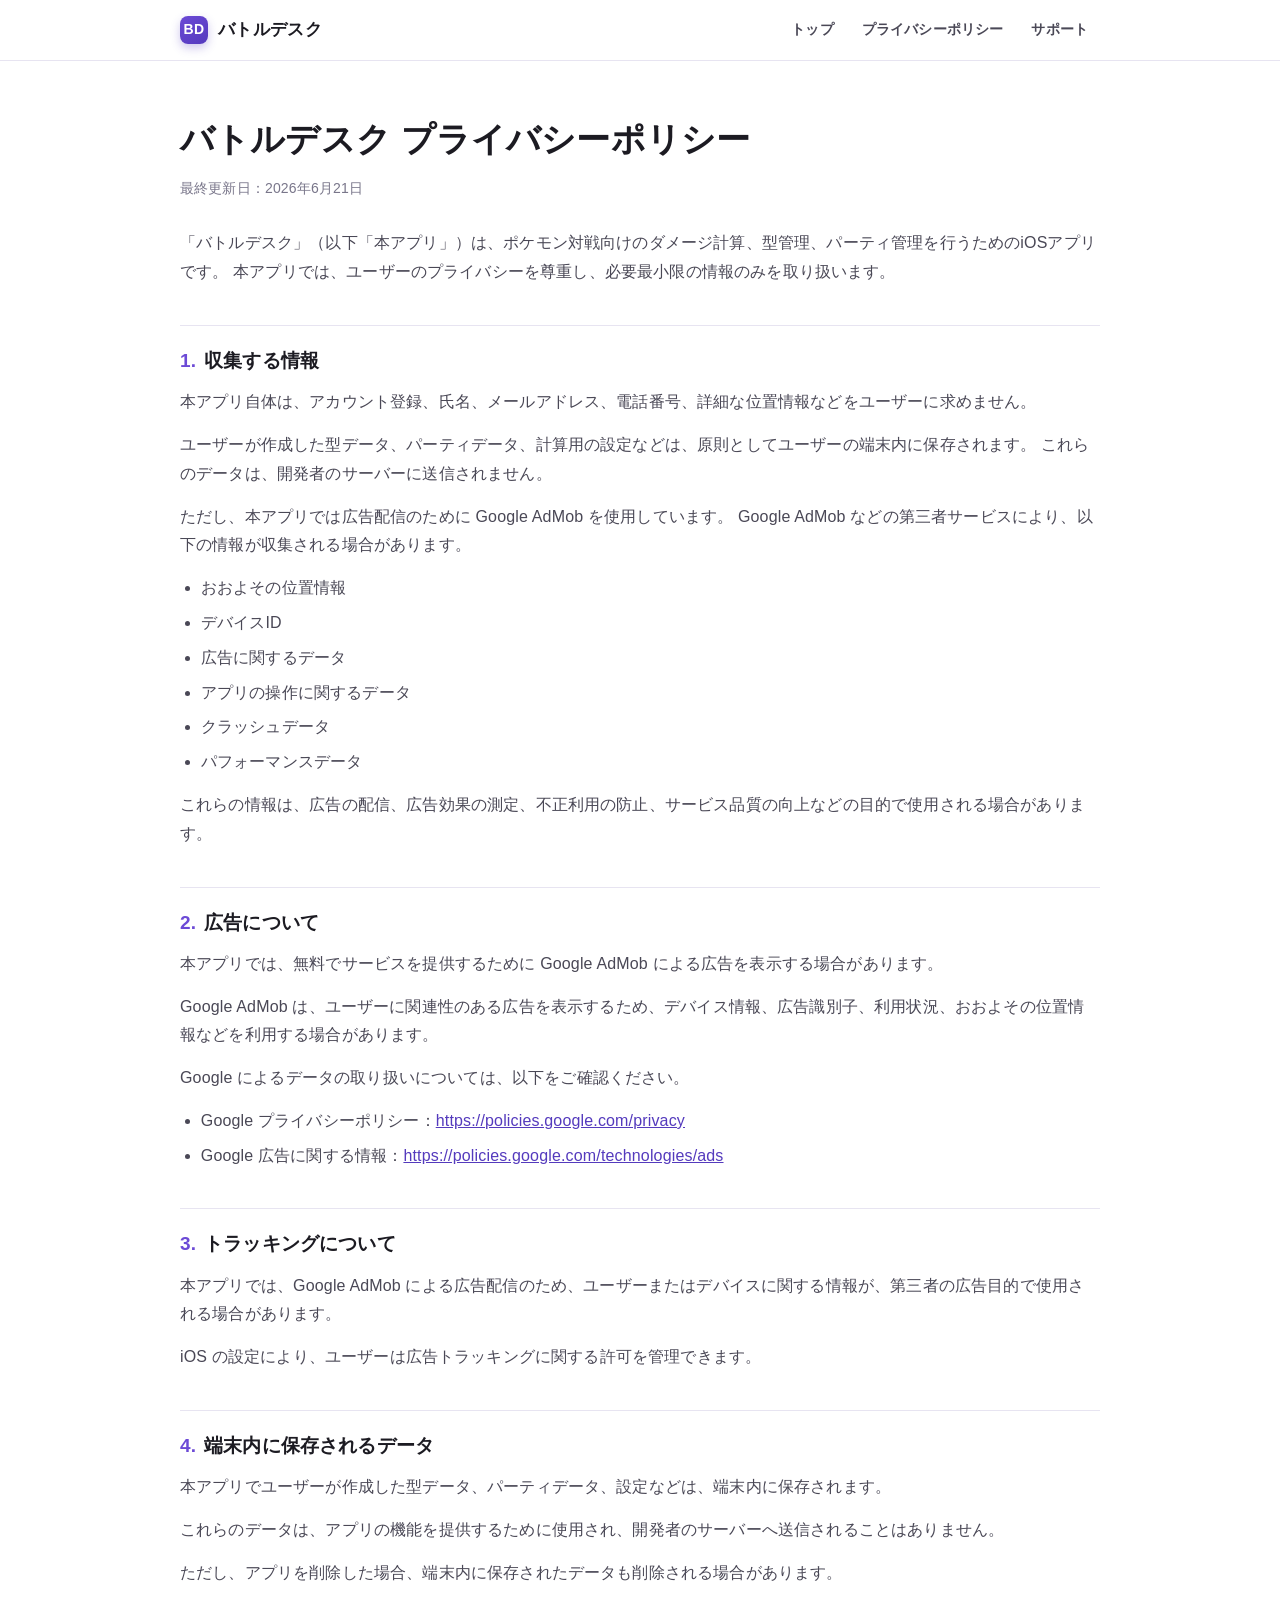
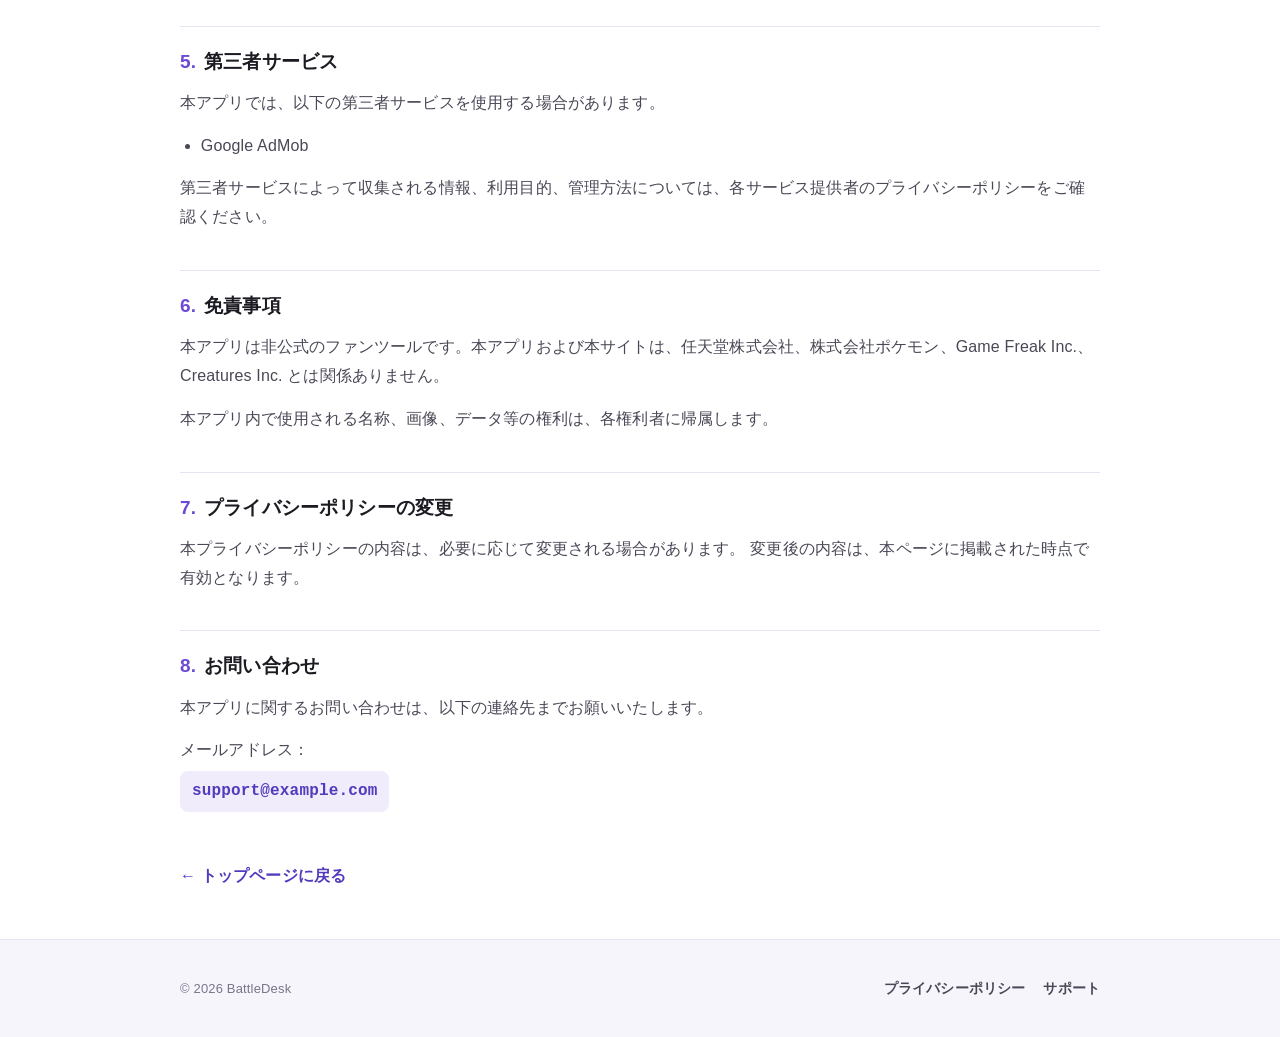
==== privacy.html @ d40ac263 "サイト作成" ====
<!DOCTYPE html>
<html lang="ja">
<head>
  <meta charset="UTF-8">
  <meta name="viewport" content="width=device-width, initial-scale=1.0">
  <title>バトルデスク プライバシーポリシー</title>
  <meta name="description" content="iOSアプリ「バトルデスク」のプライバシーポリシー。収集する情報、広告、トラッキング、端末内データの取り扱いについて説明します。">
  <link rel="stylesheet" href="style.css">
</head>
<body>

  <!-- ヘッダー -->
  <header class="site-header">
    <div class="container">
      <a class="brand" href="index.html">
        <span class="mark">BD</span>
        バトルデスク
      </a>
      <nav class="nav">
        <a href="index.html">トップ</a>
        <a href="privacy.html">プライバシーポリシー</a>
        <a href="index.html#support">サポート</a>
      </nav>
    </div>
  </header>

  <!-- 本文 -->
  <main class="legal">
    <div class="container">
      <h1>バトルデスク プライバシーポリシー</h1>
      <p class="updated">最終更新日：2026年6月21日</p>

      <p>
        「バトルデスク」（以下「本アプリ」）は、ポケモン対戦向けのダメージ計算、型管理、パーティ管理を行うためのiOSアプリです。
        本アプリでは、ユーザーのプライバシーを尊重し、必要最小限の情報のみを取り扱います。
      </p>

      <h2><span class="n">1.</span>収集する情報</h2>
      <p>
        本アプリ自体は、アカウント登録、氏名、メールアドレス、電話番号、詳細な位置情報などをユーザーに求めません。
      </p>
      <p>
        ユーザーが作成した型データ、パーティデータ、計算用の設定などは、原則としてユーザーの端末内に保存されます。
        これらのデータは、開発者のサーバーに送信されません。
      </p>
      <p>
        ただし、本アプリでは広告配信のために Google AdMob を使用しています。
        Google AdMob などの第三者サービスにより、以下の情報が収集される場合があります。
      </p>
      <ul>
        <li>おおよその位置情報</li>
        <li>デバイスID</li>
        <li>広告に関するデータ</li>
        <li>アプリの操作に関するデータ</li>
        <li>クラッシュデータ</li>
        <li>パフォーマンスデータ</li>
      </ul>
      <p>
        これらの情報は、広告の配信、広告効果の測定、不正利用の防止、サービス品質の向上などの目的で使用される場合があります。
      </p>

      <h2><span class="n">2.</span>広告について</h2>
      <p>
        本アプリでは、無料でサービスを提供するために Google AdMob による広告を表示する場合があります。
      </p>
      <p>
        Google AdMob は、ユーザーに関連性のある広告を表示するため、デバイス情報、広告識別子、利用状況、おおよその位置情報などを利用する場合があります。
      </p>
      <p>Google によるデータの取り扱いについては、以下をご確認ください。</p>
      <ul>
        <li>Google プライバシーポリシー：<a href="https://policies.google.com/privacy" target="_blank" rel="noopener">https://policies.google.com/privacy</a></li>
        <li>Google 広告に関する情報：<a href="https://policies.google.com/technologies/ads" target="_blank" rel="noopener">https://policies.google.com/technologies/ads</a></li>
      </ul>

      <h2><span class="n">3.</span>トラッキングについて</h2>
      <p>
        本アプリでは、Google AdMob による広告配信のため、ユーザーまたはデバイスに関する情報が、第三者の広告目的で使用される場合があります。
      </p>
      <p>
        iOS の設定により、ユーザーは広告トラッキングに関する許可を管理できます。
      </p>

      <h2><span class="n">4.</span>端末内に保存されるデータ</h2>
      <p>
        本アプリでユーザーが作成した型データ、パーティデータ、設定などは、端末内に保存されます。
      </p>
      <p>
        これらのデータは、アプリの機能を提供するために使用され、開発者のサーバーへ送信されることはありません。
      </p>
      <p>
        ただし、アプリを削除した場合、端末内に保存されたデータも削除される場合があります。
      </p>

      <h2><span class="n">5.</span>第三者サービス</h2>
      <p>本アプリでは、以下の第三者サービスを使用する場合があります。</p>
      <ul>
        <li>Google AdMob</li>
      </ul>
      <p>
        第三者サービスによって収集される情報、利用目的、管理方法については、各サービス提供者のプライバシーポリシーをご確認ください。
      </p>

      <h2><span class="n">6.</span>免責事項</h2>
      <p>
        本アプリは非公式のファンツールです。本アプリおよび本サイトは、任天堂株式会社、株式会社ポケモン、Game Freak Inc.、Creatures Inc. とは関係ありません。
      </p>
      <p>
        本アプリ内で使用される名称、画像、データ等の権利は、各権利者に帰属します。
      </p>

      <h2><span class="n">7.</span>プライバシーポリシーの変更</h2>
      <p>
        本プライバシーポリシーの内容は、必要に応じて変更される場合があります。
        変更後の内容は、本ページに掲載された時点で有効となります。
      </p>

      <h2><span class="n">8.</span>お問い合わせ</h2>
      <p>本アプリに関するお問い合わせは、以下の連絡先までお願いいたします。</p>
      <!-- TODO: support@example.com に差し替え -->
      <p>
        メールアドレス：<br>
        <a class="mail" href="mailto:support@example.com">support@example.com</a>
      </p>

      <a class="back-link" href="index.html">← トップページに戻る</a>
    </div>
  </main>

  <!-- フッター -->
  <footer class="site-footer">
    <div class="container">
      <div class="copy">© 2026 BattleDesk</div>
      <div class="f-links">
        <a href="privacy.html">プライバシーポリシー</a>
        <!-- TODO: support@example.com に差し替え -->
        <a href="mailto:support@example.com">サポート</a>
      </div>
    </div>
  </footer>

</body>
</html>
---- style.css ----
/* ==========================================================================
   バトルデスク 公式サイト  style.css
   シンプル・信頼感重視 / 白背景 + 紫アクセント / モバイル優先
   ========================================================================== */

:root {
  --bg:          #ffffff;
  --bg-soft:     #f6f5fb;
  --bg-soft-2:   #efedf9;
  --ink:         #1c1b22;
  --ink-soft:    #4a4856;
  --ink-faint:   #79768a;
  --line:        #e7e4f1;
  --accent:      #6c4ad6;
  --accent-deep: #543abd;
  --accent-soft: #f0ecfb;
  --radius:      14px;
  --maxw:        960px;
  --shadow:      0 1px 2px rgba(28, 27, 34, .04),
                 0 8px 28px rgba(84, 58, 189, .07);
}

* { box-sizing: border-box; }

html { -webkit-text-size-adjust: 100%; scroll-behavior: smooth; }

body {
  margin: 0;
  font-family: -apple-system, BlinkMacSystemFont, "Hiragino Sans",
    "Hiragino Kaku Gothic ProN", "Noto Sans JP", "Yu Gothic", Meiryo, sans-serif;
  color: var(--ink);
  background: var(--bg);
  line-height: 1.8;
  font-size: 16px;
  letter-spacing: .01em;
  -webkit-font-smoothing: antialiased;
}

a { color: var(--accent-deep); }

img { max-width: 100%; display: block; }

.container {
  width: 100%;
  max-width: var(--maxw);
  margin-inline: auto;
  padding-inline: 20px;
}

/* ---------- ヘッダー ---------- */
.site-header {
  position: sticky;
  top: 0;
  z-index: 50;
  background: rgba(255, 255, 255, .88);
  backdrop-filter: saturate(180%) blur(12px);
  border-bottom: 1px solid var(--line);
}
.site-header .container {
  display: flex;
  align-items: center;
  justify-content: space-between;
  gap: 16px;
  min-height: 60px;
}
.brand {
  display: inline-flex;
  align-items: center;
  gap: 10px;
  font-weight: 700;
  letter-spacing: .02em;
  color: var(--ink);
  text-decoration: none;
  font-size: 17px;
}
.brand .mark {
  width: 28px;
  height: 28px;
  border-radius: 8px;
  background: linear-gradient(145deg, var(--accent), var(--accent-deep));
  display: grid;
  place-items: center;
  color: #fff;
  font-size: 14px;
  font-weight: 800;
  box-shadow: 0 4px 10px rgba(84, 58, 189, .28);
}
.nav {
  display: flex;
  align-items: center;
  gap: 4px;
}
.nav a {
  color: var(--ink-soft);
  text-decoration: none;
  font-size: 14px;
  font-weight: 600;
  padding: 8px 12px;
  border-radius: 8px;
  white-space: nowrap;
}
.nav a:hover { color: var(--accent-deep); background: var(--accent-soft); }

/* ---------- ボタン ---------- */
.btn {
  display: inline-flex;
  align-items: center;
  justify-content: center;
  gap: 8px;
  font-weight: 700;
  font-size: 15px;
  text-decoration: none;
  padding: 13px 22px;
  border-radius: 12px;
  border: 1px solid transparent;
  cursor: pointer;
  transition: transform .12s ease, box-shadow .12s ease, background .12s ease;
}
.btn-primary {
  background: linear-gradient(145deg, var(--accent), var(--accent-deep));
  color: #fff;
  box-shadow: 0 6px 18px rgba(84, 58, 189, .3);
}
.btn-primary:hover { transform: translateY(-1px); box-shadow: 0 10px 24px rgba(84, 58, 189, .36); }
.btn-secondary {
  background: #fff;
  color: var(--accent-deep);
  border-color: var(--line);
}
.btn-secondary:hover { background: var(--accent-soft); border-color: var(--accent-soft); }

/* ---------- ヒーロー ---------- */
.hero {
  position: relative;
  overflow: hidden;
  background:
    radial-gradient(900px 420px at 78% -8%, var(--bg-soft-2), transparent 60%),
    radial-gradient(640px 360px at 8% 4%, var(--bg-soft), transparent 60%);
  border-bottom: 1px solid var(--line);
}
.hero .container {
  padding-top: 64px;
  padding-bottom: 64px;
}
.eyebrow {
  display: inline-flex;
  align-items: center;
  gap: 8px;
  font-size: 13px;
  font-weight: 700;
  letter-spacing: .04em;
  color: var(--accent-deep);
  background: var(--accent-soft);
  border: 1px solid var(--line);
  padding: 6px 12px;
  border-radius: 999px;
  margin-bottom: 22px;
}
.hero h1 {
  margin: 0 0 18px;
  font-size: clamp(32px, 8vw, 52px);
  line-height: 1.2;
  letter-spacing: .01em;
  font-weight: 800;
}
.hero .lead {
  margin: 0 0 14px;
  font-size: clamp(18px, 4.5vw, 22px);
  font-weight: 700;
  color: var(--accent-deep);
}
.hero p.desc {
  margin: 0 0 30px;
  max-width: 620px;
  color: var(--ink-soft);
  font-size: 16px;
}
.hero-actions {
  display: flex;
  flex-wrap: wrap;
  gap: 12px;
}

/* スクリーンショット枠（プレースホルダー） */
.shots {
  margin-top: 44px;
  display: grid;
  grid-template-columns: repeat(3, 1fr);
  gap: 16px;
}
.shot {
  aspect-ratio: 9 / 19;
  border-radius: 22px;
  border: 1px solid var(--line);
  background-image:
    repeating-linear-gradient(135deg,
      #f4f2fb 0 12px, #ece8f7 12px 24px);
  display: grid;
  place-items: center;
  text-align: center;
  color: var(--ink-faint);
  font-family: ui-monospace, SFMono-Regular, Menlo, Consolas, monospace;
  font-size: 12px;
  padding: 12px;
  box-shadow: var(--shadow);
}

/* ---------- セクション共通 ---------- */
section { padding-block: 56px; }
.section-head { margin-bottom: 32px; }
.section-head h2 {
  margin: 0 0 8px;
  font-size: clamp(24px, 6vw, 32px);
  font-weight: 800;
  letter-spacing: .01em;
}
.section-head p {
  margin: 0;
  color: var(--ink-soft);
}
.tag {
  font-size: 12px;
  font-weight: 800;
  letter-spacing: .14em;
  text-transform: uppercase;
  color: var(--accent);
  display: block;
  margin-bottom: 10px;
}

.alt { background: var(--bg-soft); border-block: 1px solid var(--line); }

/* ---------- 特徴 ---------- */
.features {
  display: grid;
  grid-template-columns: repeat(2, 1fr);
  gap: 16px;
}
.feature {
  background: #fff;
  border: 1px solid var(--line);
  border-radius: var(--radius);
  padding: 22px;
  box-shadow: var(--shadow);
}
.feature .ico {
  width: 42px;
  height: 42px;
  border-radius: 11px;
  background: var(--accent-soft);
  color: var(--accent-deep);
  display: grid;
  place-items: center;
  margin-bottom: 14px;
}
.feature .ico svg { width: 22px; height: 22px; }
.feature h3 { margin: 0 0 6px; font-size: 17px; font-weight: 700; }
.feature p { margin: 0; color: var(--ink-soft); font-size: 14.5px; }

/* ---------- 使い方 ---------- */
.steps {
  display: grid;
  gap: 16px;
}
.step {
  display: grid;
  grid-template-columns: auto 1fr;
  gap: 18px;
  align-items: start;
  background: #fff;
  border: 1px solid var(--line);
  border-radius: var(--radius);
  padding: 20px 22px;
  box-shadow: var(--shadow);
}
.step .num {
  width: 38px;
  height: 38px;
  border-radius: 50%;
  background: linear-gradient(145deg, var(--accent), var(--accent-deep));
  color: #fff;
  font-weight: 800;
  display: grid;
  place-items: center;
  box-shadow: 0 4px 12px rgba(84, 58, 189, .26);
}
.step h3 { margin: 0 0 4px; font-size: 16.5px; font-weight: 700; }
.step p { margin: 0; color: var(--ink-soft); font-size: 14.5px; }

/* ---------- 情報ボックス（広告/サポート/免責） ---------- */
.notebox {
  background: #fff;
  border: 1px solid var(--line);
  border-radius: var(--radius);
  padding: 24px;
  box-shadow: var(--shadow);
}
.notebox + .notebox { margin-top: 16px; }
.notebox ul { margin: 12px 0 0; padding-left: 1.2em; color: var(--ink-soft); }
.notebox li { margin-bottom: 6px; }
.notebox p { color: var(--ink-soft); }
.notebox p:last-child { margin-bottom: 0; }

.mail {
  display: inline-block;
  margin-top: 6px;
  font-weight: 700;
  font-family: ui-monospace, SFMono-Regular, Menlo, Consolas, monospace;
  background: var(--accent-soft);
  color: var(--accent-deep);
  padding: 6px 12px;
  border-radius: 8px;
  text-decoration: none;
}

.disclaimer {
  font-size: 14px;
  color: var(--ink-soft);
}
.disclaimer strong { color: var(--ink); }

/* ---------- フッター ---------- */
.site-footer {
  background: var(--bg-soft);
  border-top: 1px solid var(--line);
  padding-block: 36px;
}
.site-footer .container {
  display: flex;
  flex-wrap: wrap;
  align-items: center;
  justify-content: space-between;
  gap: 16px;
}
.site-footer .f-links { display: flex; flex-wrap: wrap; gap: 18px; }
.site-footer a { color: var(--ink-soft); text-decoration: none; font-size: 14px; font-weight: 600; }
.site-footer a:hover { color: var(--accent-deep); }
.copy { font-size: 13px; color: var(--ink-faint); }

/* ---------- 法務ページ ---------- */
.legal { padding-block: 48px; }
.legal .updated {
  color: var(--ink-faint);
  font-size: 14px;
  margin: 0 0 28px;
}
.legal h1 {
  font-size: clamp(26px, 6vw, 34px);
  margin: 0 0 6px;
  font-weight: 800;
}
.legal h2 {
  font-size: 19px;
  margin: 38px 0 10px;
  padding-top: 18px;
  border-top: 1px solid var(--line);
  font-weight: 700;
}
.legal h2 .n {
  color: var(--accent);
  font-weight: 800;
  margin-right: 8px;
}
.legal p { color: var(--ink-soft); margin: 0 0 14px; }
.legal ul { color: var(--ink-soft); padding-left: 1.3em; margin: 0 0 14px; }
.legal li { margin-bottom: 6px; }
.legal a { word-break: break-all; }
.back-link {
  display: inline-flex;
  align-items: center;
  gap: 6px;
  margin-top: 36px;
  font-weight: 700;
  text-decoration: none;
  color: var(--accent-deep);
}
.back-link:hover { text-decoration: underline; }

/* ---------- レスポンシブ ---------- */
@media (min-width: 720px) {
  .features { grid-template-columns: repeat(3, 1fr); }
  .hero .container { padding-top: 84px; padding-bottom: 72px; }
}

@media (max-width: 520px) {
  .nav a:first-child { display: none; } /* 「トップ」はブランドロゴで代替 */
  .shots { gap: 12px; }
  .hero-actions .btn { flex: 1 1 100%; }
}
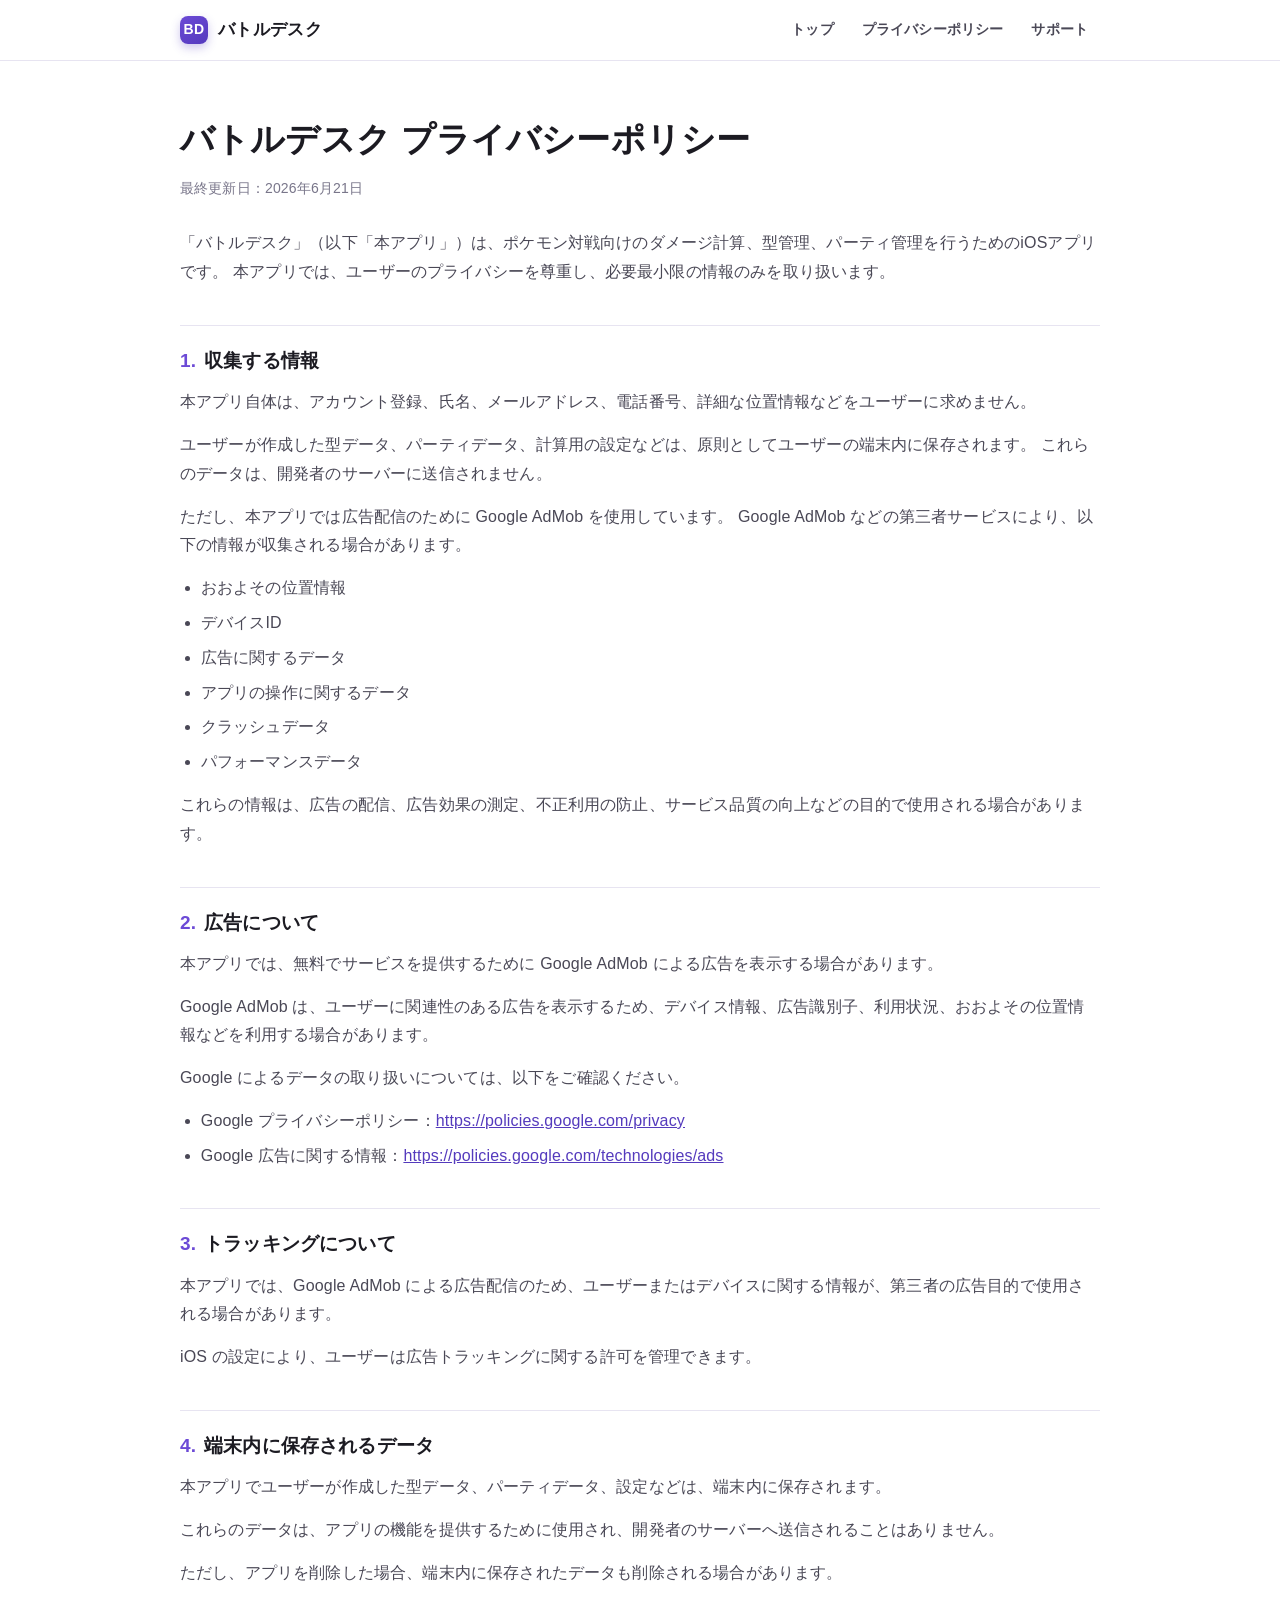
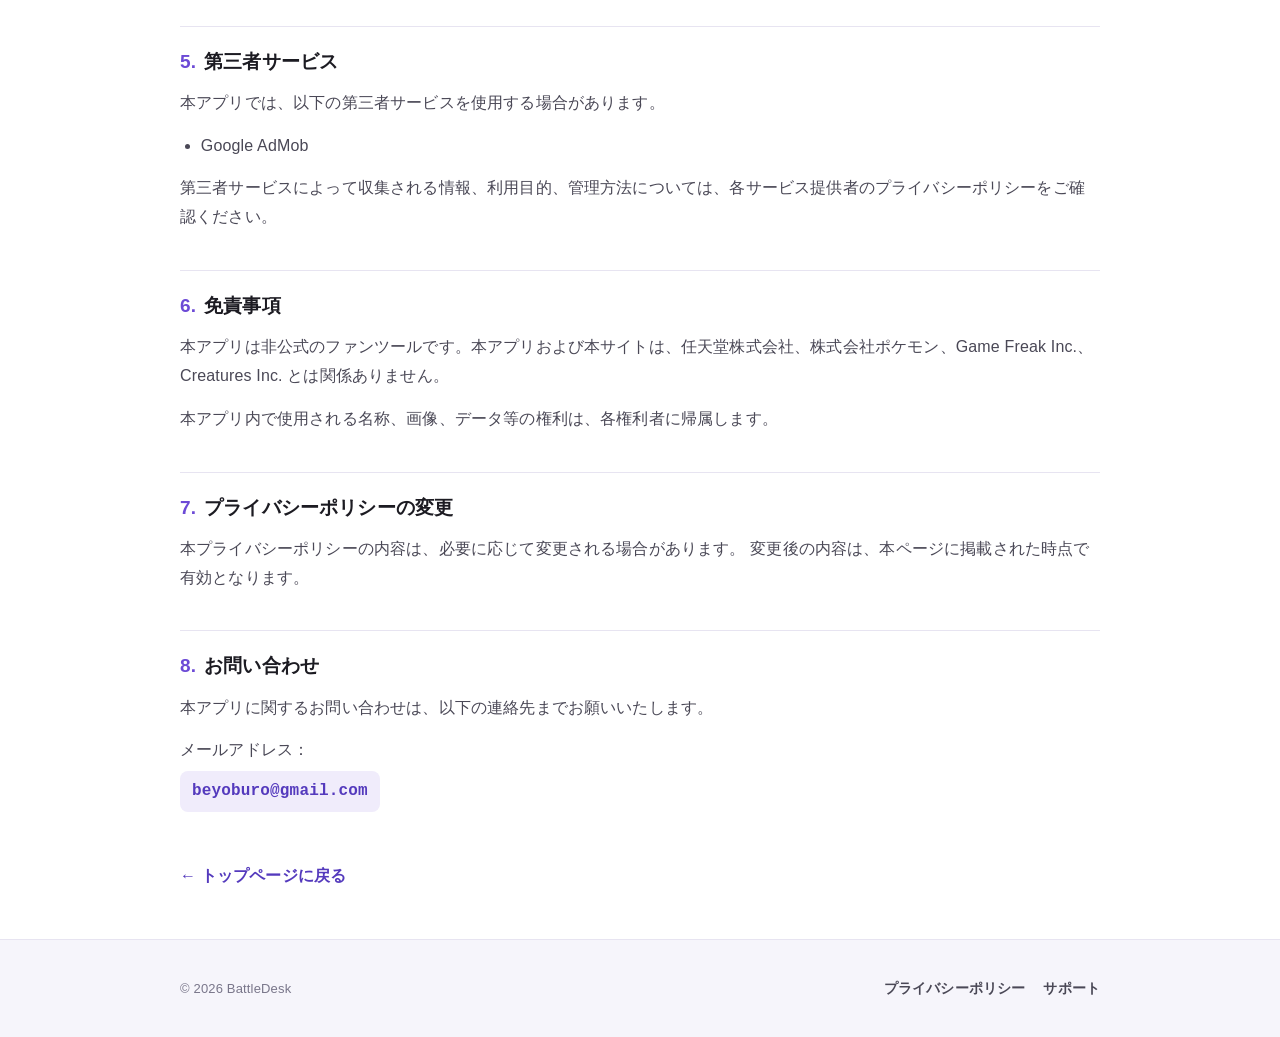
==== commit 8a2c43fc: "Update support email" ====
--- a/privacy.html
+++ b/privacy.html
@@ -116,10 +116,9 @@
 
       <h2><span class="n">8.</span>お問い合わせ</h2>
       <p>本アプリに関するお問い合わせは、以下の連絡先までお願いいたします。</p>
-      <!-- TODO: support@example.com に差し替え -->
       <p>
         メールアドレス：<br>
-        <a class="mail" href="mailto:support@example.com">support@example.com</a>
+        <a class="mail" href="mailto:beyoburo@gmail.com">beyoburo@gmail.com</a>
       </p>
 
       <a class="back-link" href="index.html">← トップページに戻る</a>
@@ -132,8 +131,7 @@
       <div class="copy">© 2026 BattleDesk</div>
       <div class="f-links">
         <a href="privacy.html">プライバシーポリシー</a>
-        <!-- TODO: support@example.com に差し替え -->
-        <a href="mailto:support@example.com">サポート</a>
+        <a href="mailto:beyoburo@gmail.com">サポート</a>
       </div>
     </div>
   </footer>
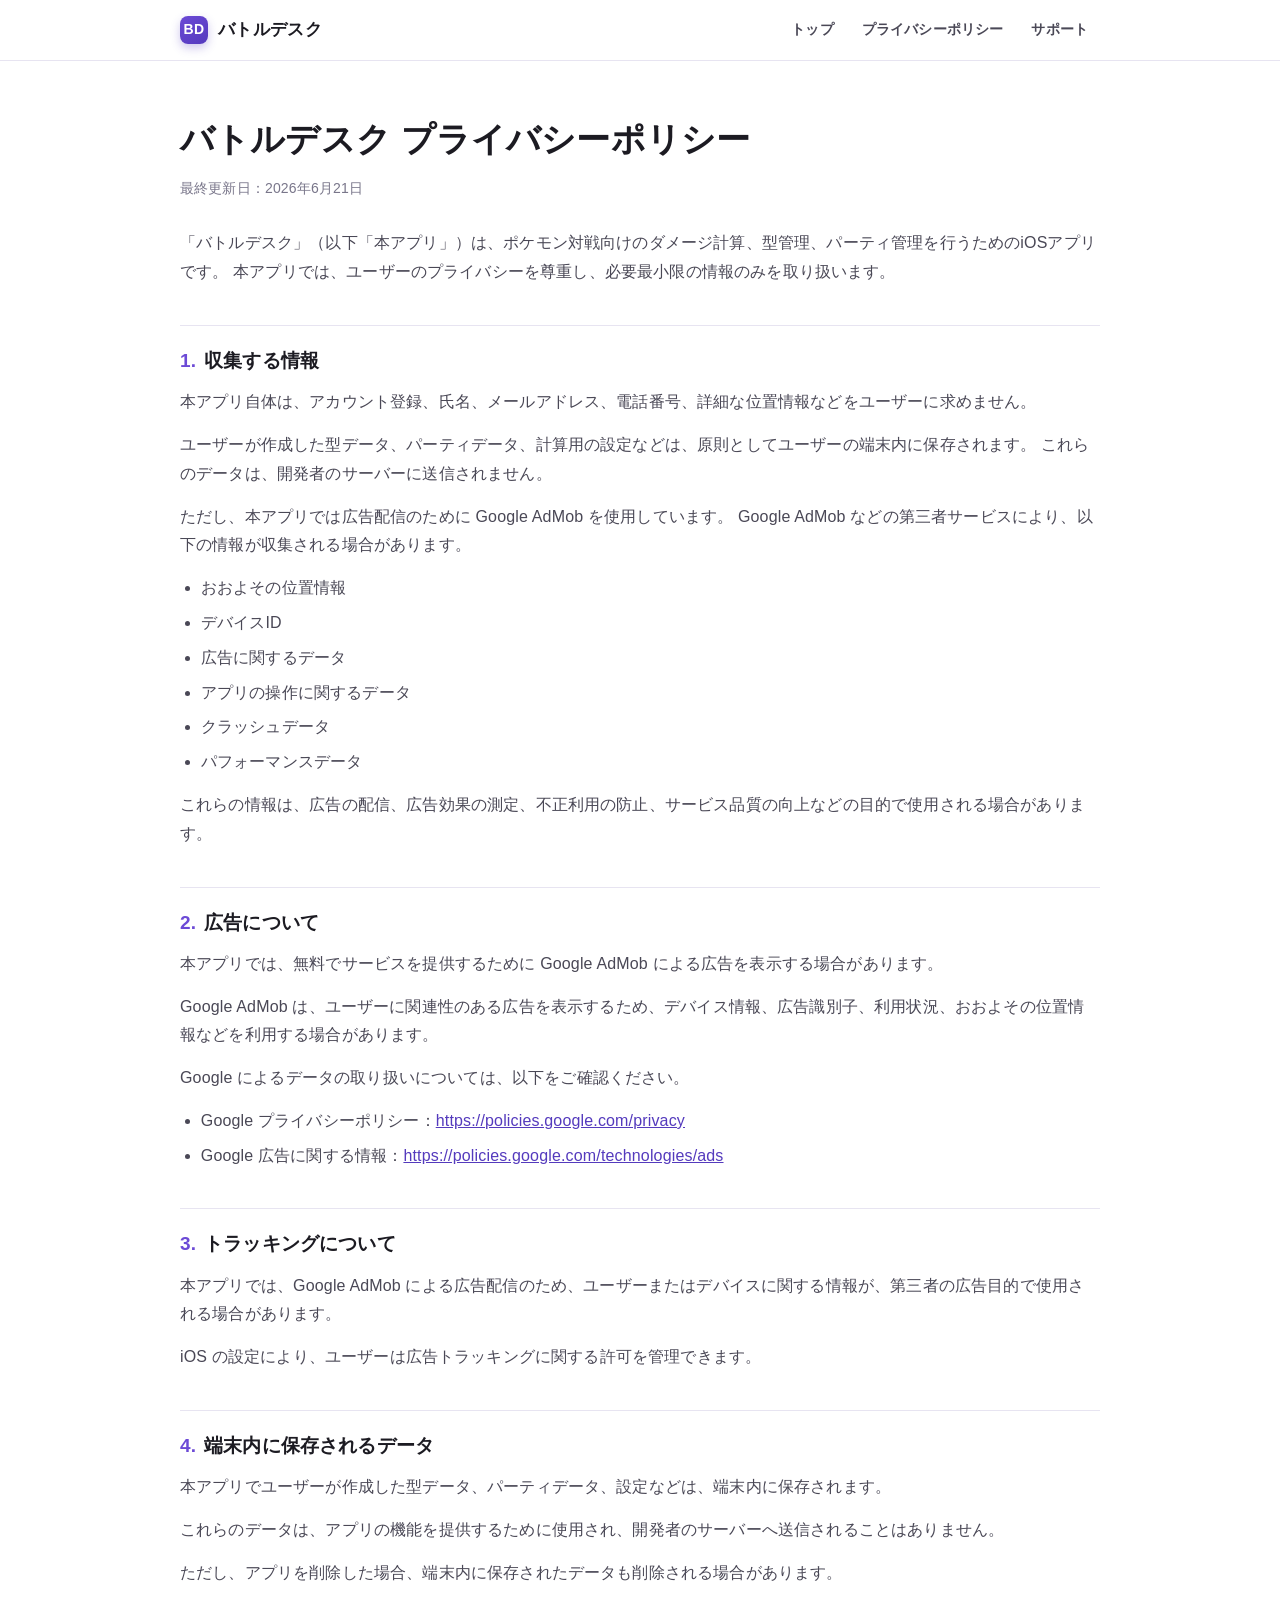
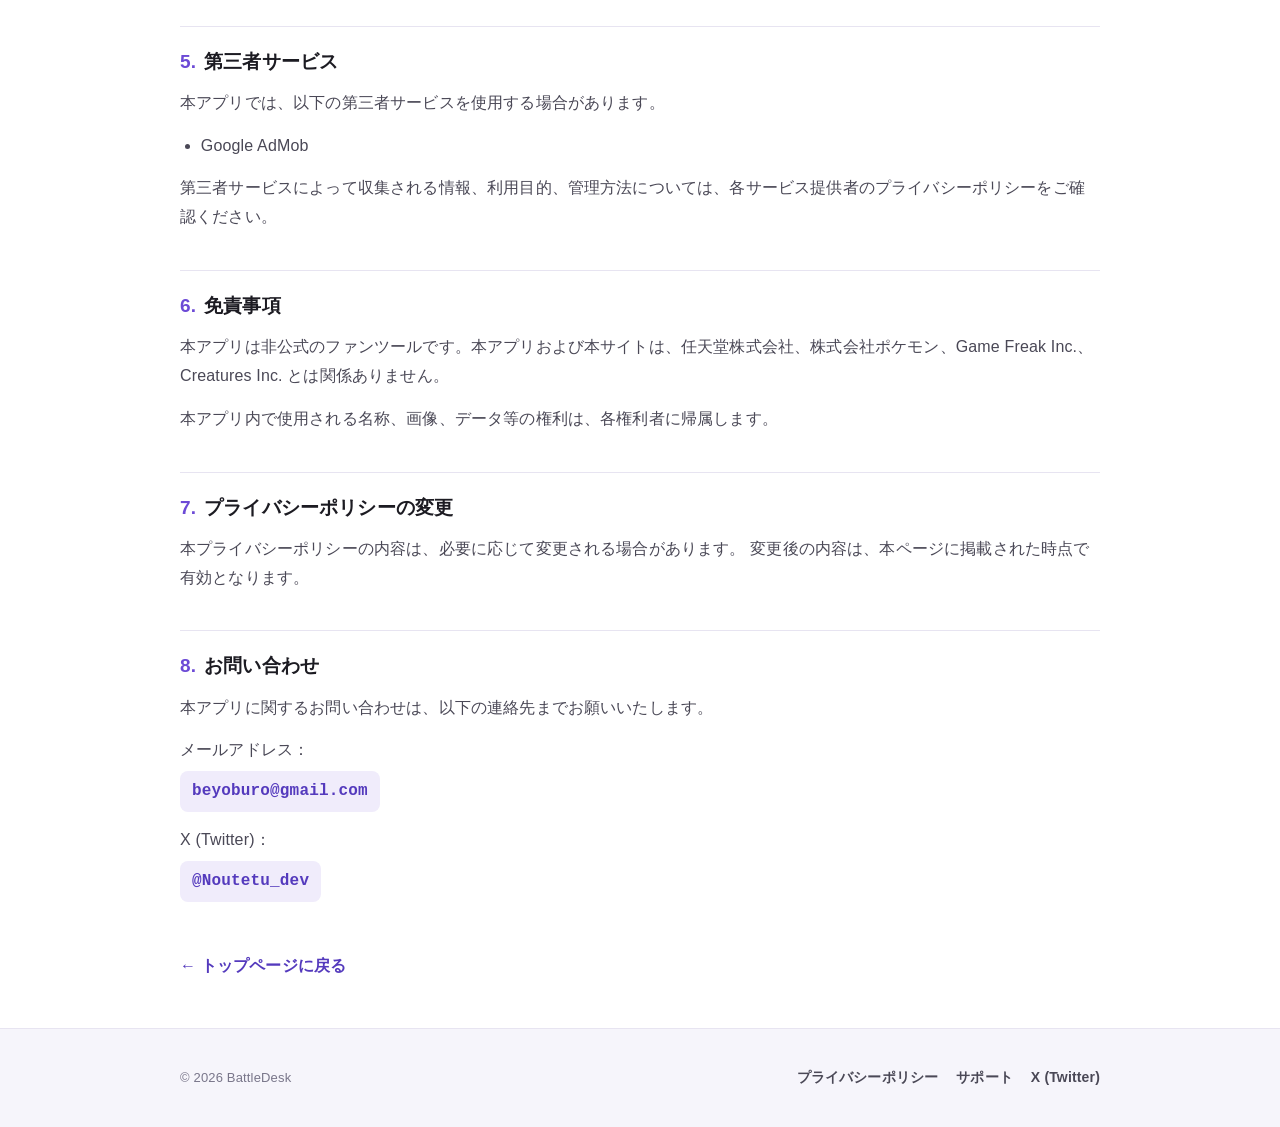
==== commit 199759a6: "Add Twitter account to support sections" ====
--- a/privacy.html
+++ b/privacy.html
@@ -120,6 +120,10 @@
         メールアドレス：<br>
         <a class="mail" href="mailto:beyoburo@gmail.com">beyoburo@gmail.com</a>
       </p>
+      <p>
+        X (Twitter)：<br>
+        <a class="mail" href="https://x.com/Noutetu_dev" target="_blank" rel="noopener">@Noutetu_dev</a>
+      </p>
 
       <a class="back-link" href="index.html">← トップページに戻る</a>
     </div>
@@ -132,6 +136,7 @@
       <div class="f-links">
         <a href="privacy.html">プライバシーポリシー</a>
         <a href="mailto:beyoburo@gmail.com">サポート</a>
+        <a href="https://x.com/Noutetu_dev" target="_blank" rel="noopener">X (Twitter)</a>
       </div>
     </div>
   </footer>
--- a/style.css
+++ b/style.css
@@ -181,7 +181,7 @@
   gap: 12px;
 }
 
-/* スクリーンショット枠（プレースホルダー） */
+/* スクリーンショット */
 .shots {
   margin-top: 44px;
   display: grid;
@@ -192,17 +192,10 @@
   aspect-ratio: 9 / 19;
   border-radius: 22px;
   border: 1px solid var(--line);
-  background-image:
-    repeating-linear-gradient(135deg,
-      #f4f2fb 0 12px, #ece8f7 12px 24px);
-  display: grid;
-  place-items: center;
-  text-align: center;
-  color: var(--ink-faint);
-  font-family: ui-monospace, SFMono-Regular, Menlo, Consolas, monospace;
-  font-size: 12px;
-  padding: 12px;
   box-shadow: var(--shadow);
+  width: 100%;
+  object-fit: cover;
+  display: block;
 }
 
 /* ---------- セクション共通 ---------- */
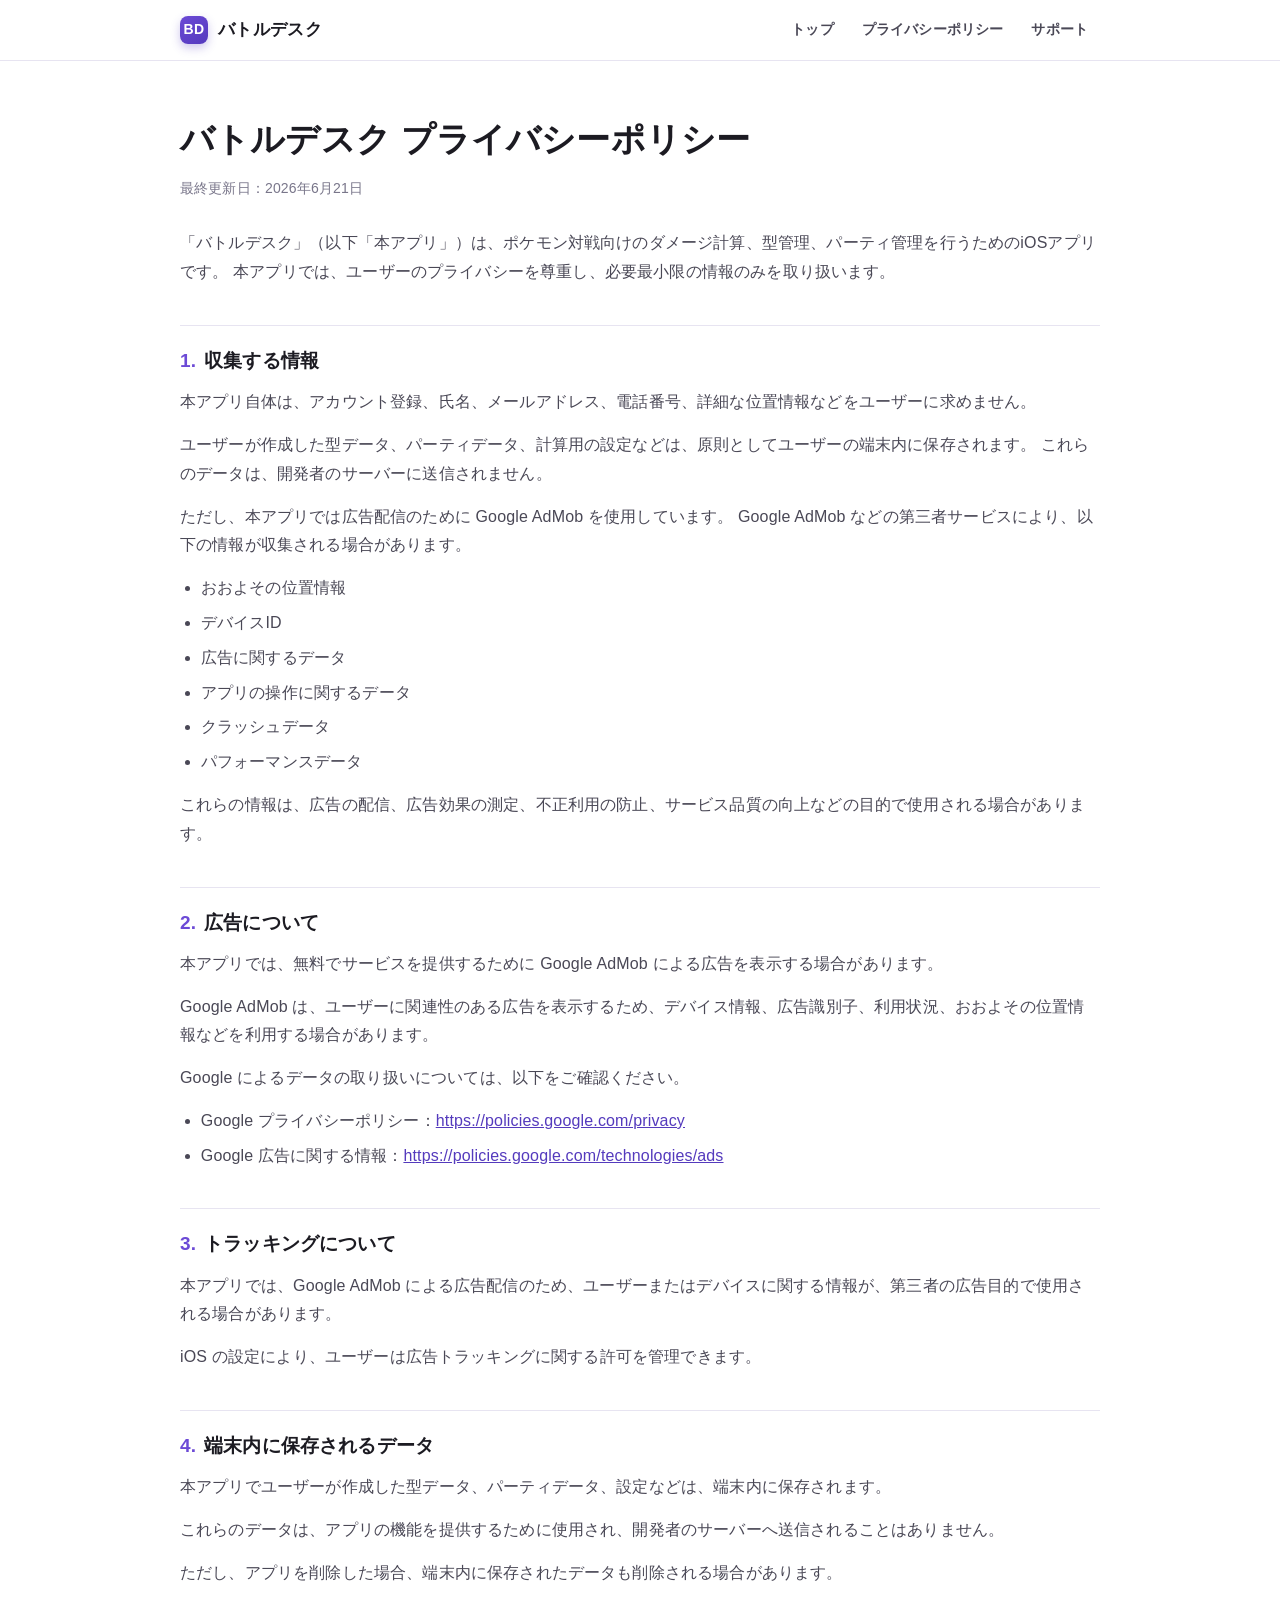
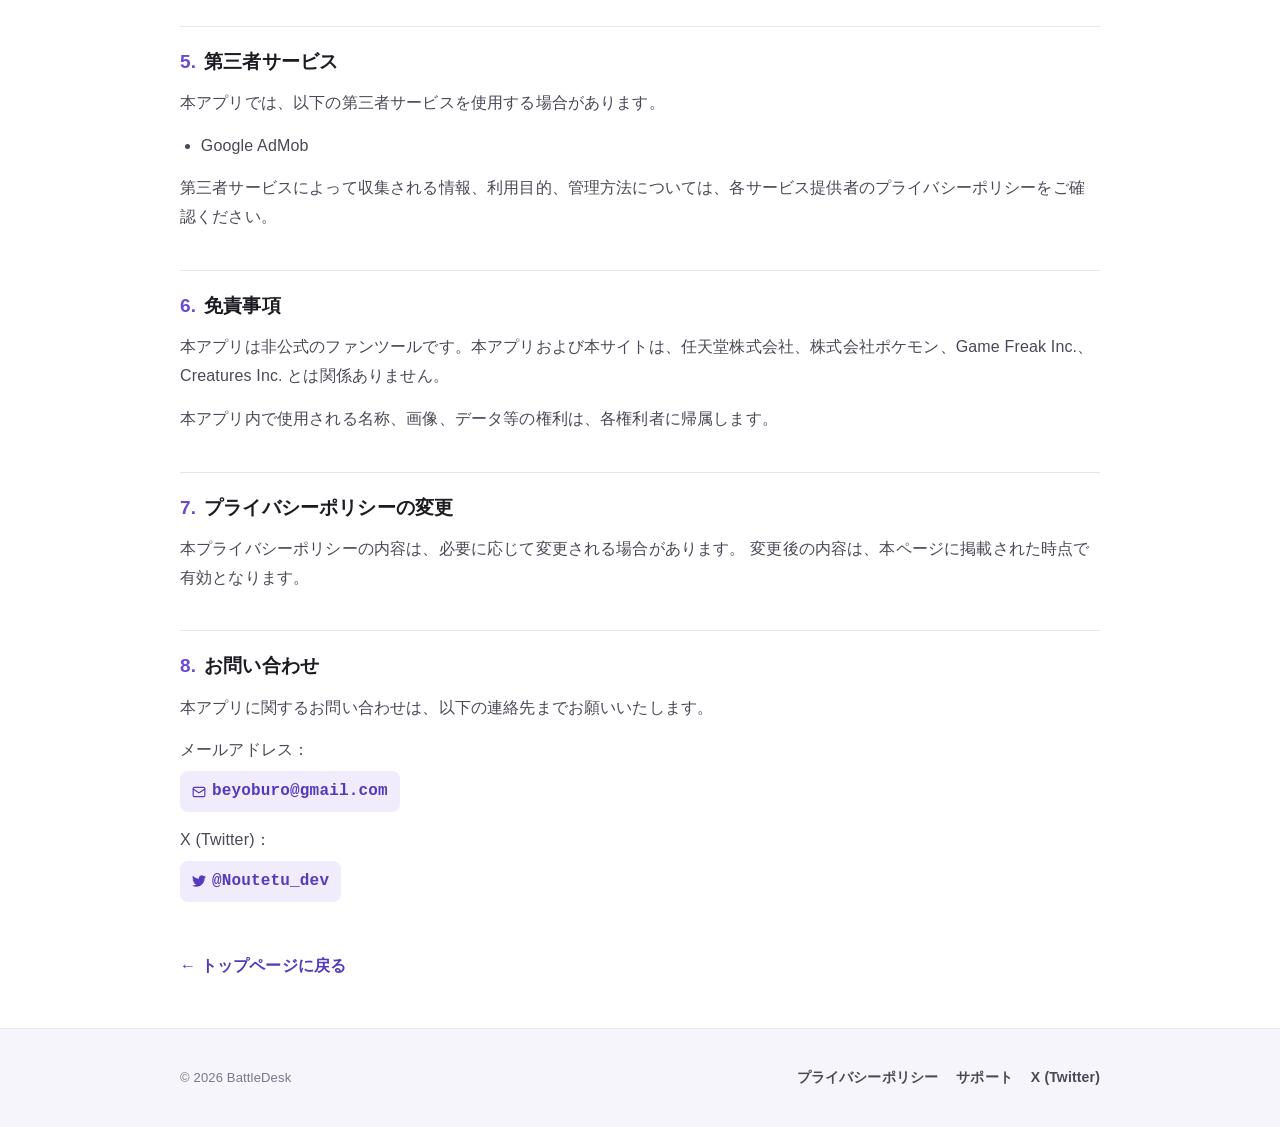
==== commit 57f45be8: "Add icons to email and Twitter links" ====
--- a/privacy.html
+++ b/privacy.html
@@ -118,11 +118,11 @@
       <p>本アプリに関するお問い合わせは、以下の連絡先までお願いいたします。</p>
       <p>
         メールアドレス：<br>
-        <a class="mail" href="mailto:beyoburo@gmail.com">beyoburo@gmail.com</a>
+        <a class="mail" href="mailto:beyoburo@gmail.com"><svg width="14" height="14" viewBox="0 0 24 24" fill="none" stroke="currentColor" stroke-width="2" stroke-linecap="round" stroke-linejoin="round" aria-hidden="true"><rect x="2" y="4" width="20" height="16" rx="2"/><path d="m22 7-8.97 5.7a1.94 1.94 0 0 1-2.06 0L2 7"/></svg>beyoburo@gmail.com</a>
       </p>
       <p>
         X (Twitter)：<br>
-        <a class="mail" href="https://x.com/Noutetu_dev" target="_blank" rel="noopener">@Noutetu_dev</a>
+        <a class="mail" href="https://x.com/Noutetu_dev" target="_blank" rel="noopener"><svg width="14" height="14" viewBox="0 0 24 24" fill="currentColor" aria-hidden="true"><path d="M23.953 4.57a10 10 0 01-2.825.775 4.958 4.958 0 002.163-2.723c-.951.555-2.005.959-3.127 1.184a4.92 4.92 0 00-8.384 4.482C7.69 8.095 4.067 6.13 1.64 3.162a4.822 4.822 0 00-.666 2.475c0 1.71.87 3.213 2.188 4.096a4.904 4.904 0 01-2.228-.616v.06a4.923 4.923 0 003.946 4.827 4.996 4.996 0 01-2.212.085 4.936 4.936 0 004.604 3.417 9.867 9.867 0 01-6.102 2.105c-.39 0-.779-.023-1.17-.067a13.995 13.995 0 007.557 2.209c9.053 0 13.998-7.496 13.998-13.985 0-.21 0-.42-.015-.63A9.935 9.935 0 0024 4.59z"/></svg>@Noutetu_dev</a>
       </p>
 
       <a class="back-link" href="index.html">← トップページに戻る</a>
--- a/style.css
+++ b/style.css
@@ -295,7 +295,9 @@
 .notebox p:last-child { margin-bottom: 0; }
 
 .mail {
-  display: inline-block;
+  display: inline-flex;
+  align-items: center;
+  gap: 6px;
   margin-top: 6px;
   font-weight: 700;
   font-family: ui-monospace, SFMono-Regular, Menlo, Consolas, monospace;
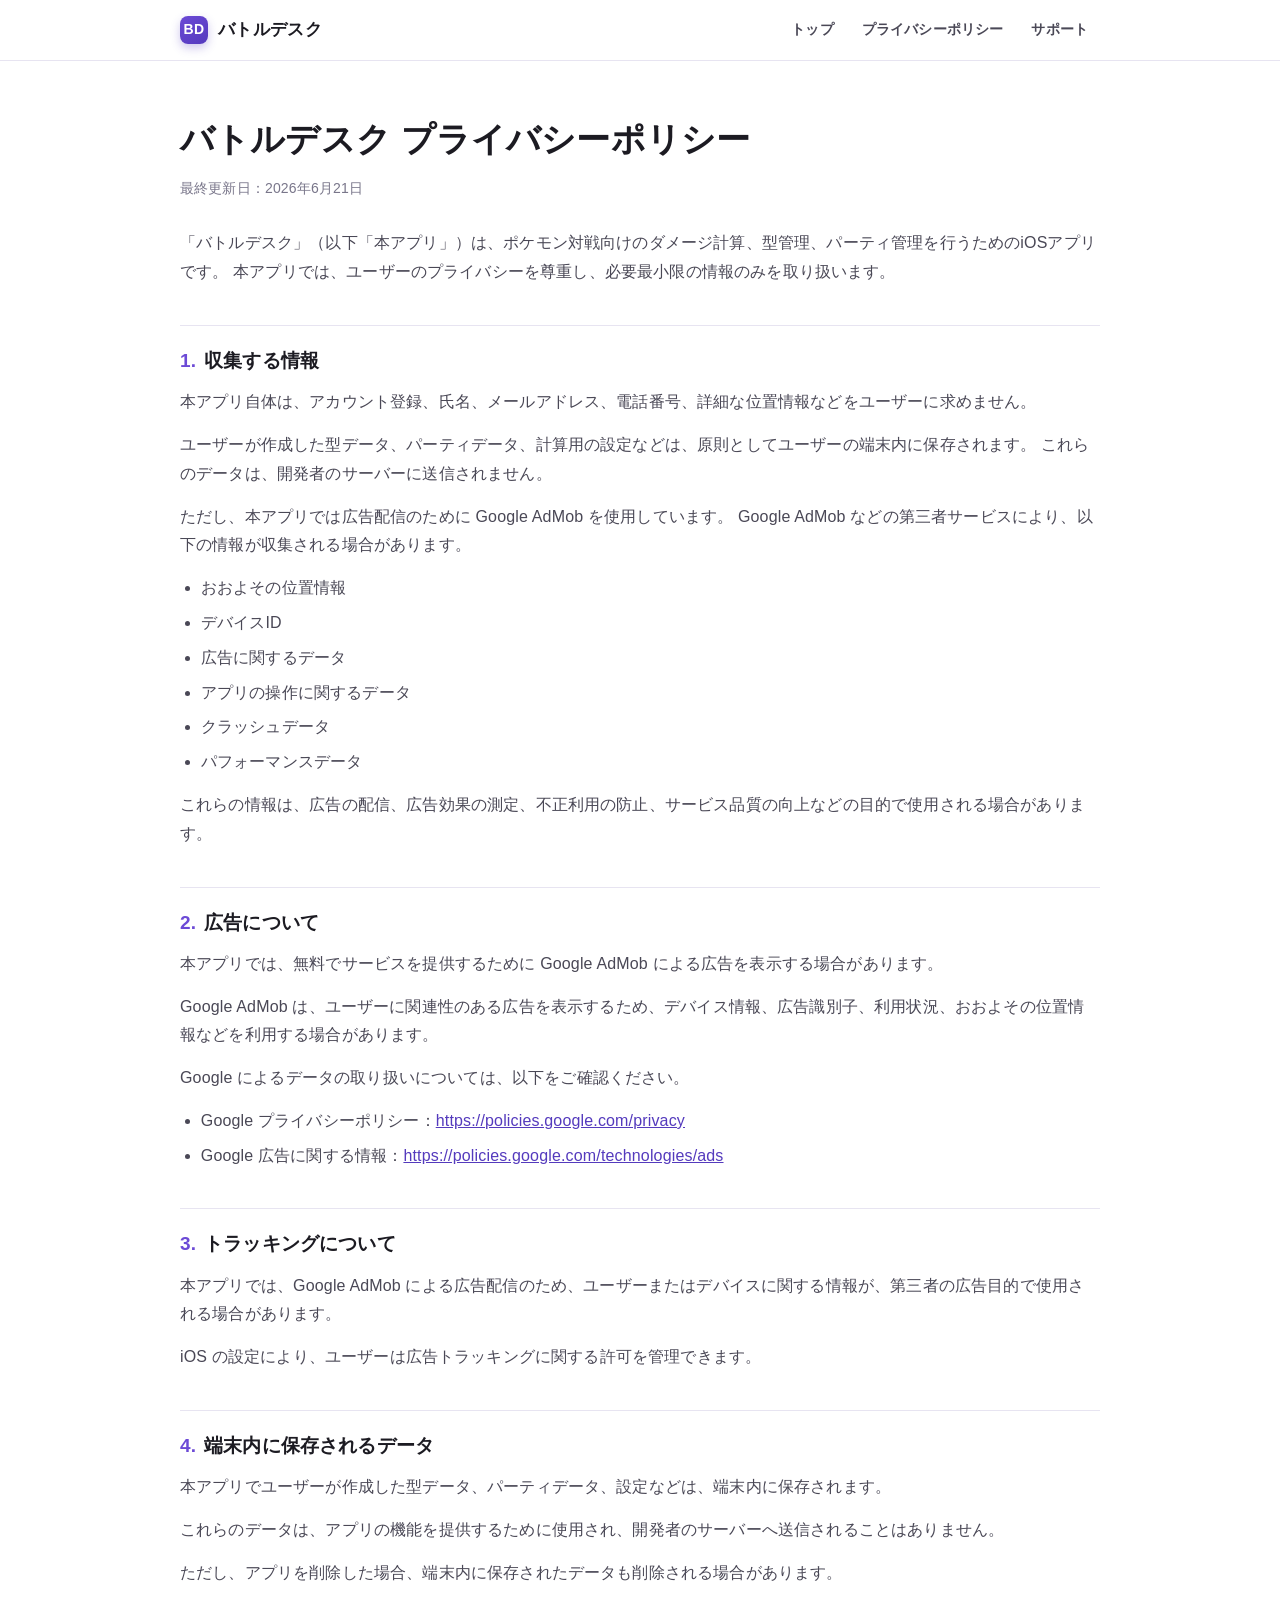
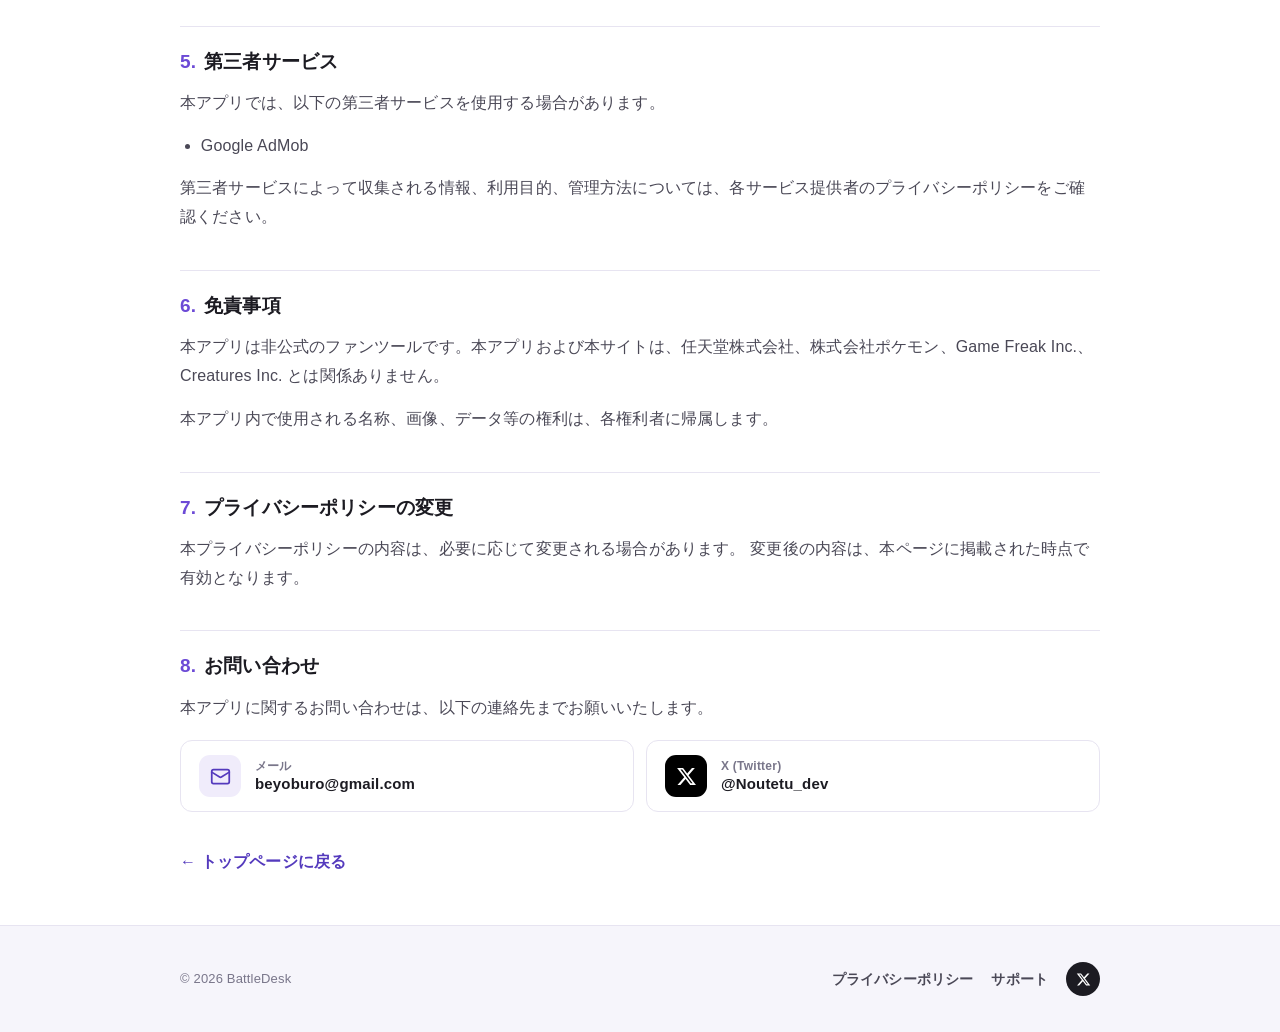
==== commit d96c0e71: "Redesign contact section with cards and current X logo" ====
--- a/privacy.html
+++ b/privacy.html
@@ -116,14 +116,26 @@
 
       <h2><span class="n">8.</span>お問い合わせ</h2>
       <p>本アプリに関するお問い合わせは、以下の連絡先までお願いいたします。</p>
-      <p>
-        メールアドレス：<br>
-        <a class="mail" href="mailto:beyoburo@gmail.com"><svg width="14" height="14" viewBox="0 0 24 24" fill="none" stroke="currentColor" stroke-width="2" stroke-linecap="round" stroke-linejoin="round" aria-hidden="true"><rect x="2" y="4" width="20" height="16" rx="2"/><path d="m22 7-8.97 5.7a1.94 1.94 0 0 1-2.06 0L2 7"/></svg>beyoburo@gmail.com</a>
-      </p>
-      <p>
-        X (Twitter)：<br>
-        <a class="mail" href="https://x.com/Noutetu_dev" target="_blank" rel="noopener"><svg width="14" height="14" viewBox="0 0 24 24" fill="currentColor" aria-hidden="true"><path d="M23.953 4.57a10 10 0 01-2.825.775 4.958 4.958 0 002.163-2.723c-.951.555-2.005.959-3.127 1.184a4.92 4.92 0 00-8.384 4.482C7.69 8.095 4.067 6.13 1.64 3.162a4.822 4.822 0 00-.666 2.475c0 1.71.87 3.213 2.188 4.096a4.904 4.904 0 01-2.228-.616v.06a4.923 4.923 0 003.946 4.827 4.996 4.996 0 01-2.212.085 4.936 4.936 0 004.604 3.417 9.867 9.867 0 01-6.102 2.105c-.39 0-.779-.023-1.17-.067a13.995 13.995 0 007.557 2.209c9.053 0 13.998-7.496 13.998-13.985 0-.21 0-.42-.015-.63A9.935 9.935 0 0024 4.59z"/></svg>@Noutetu_dev</a>
-      </p>
+      <div class="contact-links">
+        <a class="contact-card" href="mailto:beyoburo@gmail.com">
+          <span class="contact-ico">
+            <svg viewBox="0 0 24 24" fill="none" stroke="currentColor" stroke-width="2" stroke-linecap="round" stroke-linejoin="round" aria-hidden="true"><rect x="2" y="4" width="20" height="16" rx="2"/><path d="m22 7-8.97 5.7a1.94 1.94 0 0 1-2.06 0L2 7"/></svg>
+          </span>
+          <span class="contact-text">
+            <span class="contact-label">メール</span>
+            <span class="contact-value">beyoburo@gmail.com</span>
+          </span>
+        </a>
+        <a class="contact-card" href="https://x.com/Noutetu_dev" target="_blank" rel="noopener">
+          <span class="contact-ico contact-ico--x">
+            <svg viewBox="0 0 24 24" fill="currentColor" aria-hidden="true"><path d="M18.244 2.25h3.308l-7.227 8.26 8.502 11.24H16.17l-5.214-6.817L4.99 21.75H1.68l7.73-8.835L1.254 2.25H8.08l4.713 6.231zm-1.161 17.52h1.833L7.084 4.126H5.117z"/></svg>
+          </span>
+          <span class="contact-text">
+            <span class="contact-label">X (Twitter)</span>
+            <span class="contact-value">@Noutetu_dev</span>
+          </span>
+        </a>
+      </div>
 
       <a class="back-link" href="index.html">← トップページに戻る</a>
     </div>
@@ -136,7 +148,9 @@
       <div class="f-links">
         <a href="privacy.html">プライバシーポリシー</a>
         <a href="mailto:beyoburo@gmail.com">サポート</a>
-        <a href="https://x.com/Noutetu_dev" target="_blank" rel="noopener">X (Twitter)</a>
+        <a class="social-link" href="https://x.com/Noutetu_dev" target="_blank" rel="noopener" aria-label="X (Twitter)">
+          <svg viewBox="0 0 24 24" fill="currentColor" aria-hidden="true"><path d="M18.244 2.25h3.308l-7.227 8.26 8.502 11.24H16.17l-5.214-6.817L4.99 21.75H1.68l7.73-8.835L1.254 2.25H8.08l4.713 6.231zm-1.161 17.52h1.833L7.084 4.126H5.117z"/></svg>
+        </a>
       </div>
     </div>
   </footer>
--- a/style.css
+++ b/style.css
@@ -294,18 +294,62 @@
 .notebox p { color: var(--ink-soft); }
 .notebox p:last-child { margin-bottom: 0; }
 
-.mail {
+/* 連絡先カード */
+.contact-links {
+  display: flex;
+  flex-wrap: wrap;
+  gap: 12px;
+  margin-top: 18px;
+}
+.contact-card {
   display: inline-flex;
   align-items: center;
-  gap: 6px;
-  margin-top: 6px;
-  font-weight: 700;
-  font-family: ui-monospace, SFMono-Regular, Menlo, Consolas, monospace;
+  gap: 14px;
+  flex: 1 1 240px;
+  padding: 14px 18px;
+  border: 1px solid var(--line);
+  border-radius: 12px;
+  background: #fff;
+  text-decoration: none;
+  transition: transform .14s ease, box-shadow .14s ease, border-color .14s ease;
+}
+.contact-card:hover {
+  transform: translateY(-2px);
+  border-color: var(--accent-soft);
+  box-shadow: var(--shadow);
+}
+.contact-ico {
+  flex-shrink: 0;
+  width: 42px;
+  height: 42px;
+  border-radius: 11px;
+  display: grid;
+  place-items: center;
   background: var(--accent-soft);
   color: var(--accent-deep);
-  padding: 6px 12px;
-  border-radius: 8px;
-  text-decoration: none;
+}
+.contact-ico svg { width: 21px; height: 21px; }
+.contact-ico--x {
+  background: #000;
+  color: #fff;
+}
+.contact-text {
+  display: flex;
+  flex-direction: column;
+  line-height: 1.35;
+  min-width: 0;
+}
+.contact-label {
+  font-size: 12px;
+  font-weight: 700;
+  letter-spacing: .02em;
+  color: var(--ink-faint);
+}
+.contact-value {
+  font-size: 15px;
+  font-weight: 700;
+  color: var(--ink);
+  word-break: break-all;
 }
 
 .disclaimer {
@@ -327,9 +371,21 @@
   justify-content: space-between;
   gap: 16px;
 }
-.site-footer .f-links { display: flex; flex-wrap: wrap; gap: 18px; }
+.site-footer .f-links { display: flex; flex-wrap: wrap; align-items: center; gap: 18px; }
 .site-footer a { color: var(--ink-soft); text-decoration: none; font-size: 14px; font-weight: 600; }
 .site-footer a:hover { color: var(--accent-deep); }
+.social-link {
+  display: inline-grid;
+  place-items: center;
+  width: 34px;
+  height: 34px;
+  border-radius: 50%;
+  background: var(--ink);
+  color: #fff !important;
+  transition: transform .14s ease, background .14s ease;
+}
+.social-link svg { width: 15px; height: 15px; }
+.social-link:hover { background: var(--accent-deep); transform: translateY(-1px); }
 .copy { font-size: 13px; color: var(--ink-faint); }
 
 /* ---------- 法務ページ ---------- */
